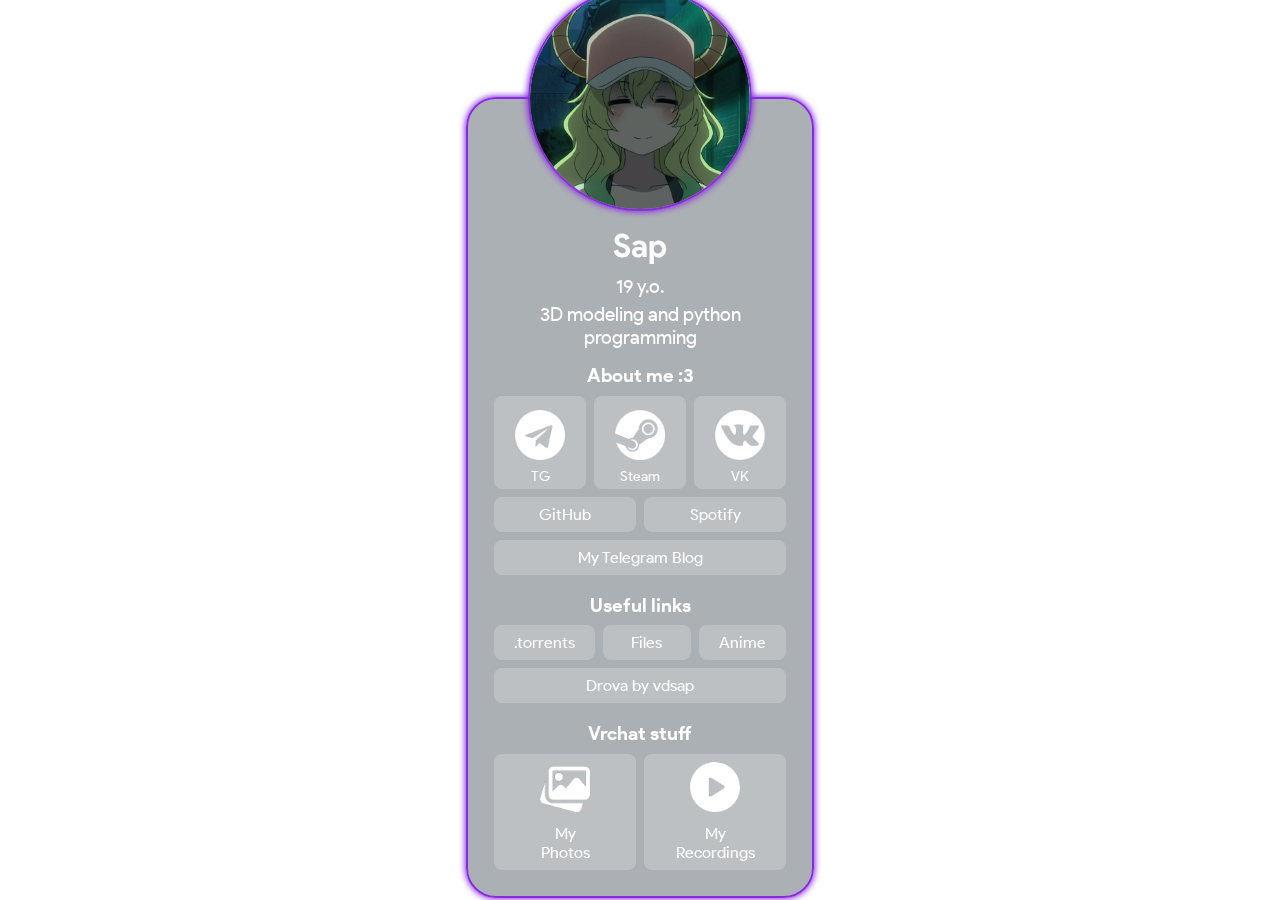
==== index.html @ 466feae2 "update" ====
<!DOCTYPE html>
<html style="height: 100%;">
    <head>
        <meta http-equiv="Content-Type" content="text/html; charset=UTF-8">
        <title>VdSap</title>
        <meta property="og:title" content="VdSap">
        <meta property="og:locale" content="en_EU">
        <meta property="og:description" content="VdSap's main page">
        <script src="https://sindresorhus.com/devtools-detect/index.js"></script>
        <link rel="stylesheet" href="assets/fonts/gsans/style.css">
        <link rel="stylesheet" href="assets/vars.css">
        <link rel="stylesheet" href="assets/css/index/style.css">
        <link rel="shortcut icon" href="assets/img/Dragon.webp" type="image/webp">
		<script src="https://code.jquery.com/jquery-3.4.1.js"></script>
        <meta name="theme-color" content="#C21CC7">
        <meta name="viewport" content="width=device-width, initial-scale=1.0">
    </head>
    <body class="center">
        <script>
            var test = false;
            function brovzer() {
                if (/MSIE/i.test(navigator.userAgent)) return true
                if (/firefox/i.test(navigator.userAgent)) return true
                if (/Trident/i.test(navigator.userAgent)) return true
                if (/Edge/i.test(navigator.userAgent)) return true
                return false
            }
            if (brovzer()) {
                document.body.style.backgroundImage = "url('assets/images/stars4k.jpg')";
            }
        </script>
        <audio autoplay loop id="player">
            <source src="../assets/sounds/music.mp3">
            <script>
                document.currentScript.parentElement.volume = 0.50;
            </script>
        </audio>
        <br><br><br><br><br>
        <header class="center info">
            <div class="avatar-container">
             <img src="assets/images/ava.jpg" oncontextmenu="return false;" class="avatar">
            </div>
            <div class="center menu">
              <h2 class="sap_name"><strong>Sap</strong></h2>
			  <hr width="295">
                <h3>19 y.o.</h3>
                <h3>3D modeling and python programming</h3>
                <hr width="295">
                <h2>About me :3</h2>
            </div>
            <div class="buttons">
                <a href="javascript://" class="linksocial" onclick="location.href='https://t.me/VDSap'"><img src="assets/img/icon_tg.png" class="socialicon">TG</a>
                <a href="javascript://" class="linksocial" onclick="location.href='https://steamcommunity.com/id/vdsap'"><img src="assets/img/icon_steam.png" class="socialicon">Steam</a>
                <a href="javascript://" class="linksocial" onclick="location.href='https://vk.com/vdsap'"><img src="assets/img/icon_vk.png" class="socialicon">VK</a>
            </div>
            <div class="buttons">
                <a href="javascript://" class="link" onclick="location.href='https://github.com/vdsap'">GitHub</a>
                <a href="javascript://" class="link" onclick="location.href='https://open.spotify.com/user/b1ljphvfbqidv0uvuyozt5yzx?si=16206d9f93d144fa'">Spotify</a>
            </div>
            <div class="buttons">
                <a href="javascript://" class="link" onclick="location.href='https://t.me/vdsap_bg'">My Telegram Blog</a>
            </div>
            <hr width="295">
            <div class="center menu">
                <h2>Useful links</h2>
            </div>
            <div class="buttons">
				 <a href="javascript:/" class="link" onclick="location.href='https://torrents.vdsap.tk'">.torrents</a>
				 <a href="javascript:/" class="link" onclick="location.href='https://files.vdsap.tk'">Files</a>
				 <a href="javascript:/" class="link" onclick="location.href='https://anime.vdsap.tk'">Anime</a>
			</div>
			<div class="buttons">
				<a href="javascript:/" class="link" onclick="location.href='https://drova.vdsap.tk'">Drova by vdsap</a>
			</div>
            <hr width="295">
            <div class="center menu">
                <h2>Vrchat stuff</h2>
            </div>
            <div class="buttons">
                <a href="javascript:/" class="link" onclick="location.href='https://vrchat.pic.vdsap.tk'"><img src="assets/img/image-gallery.png" class="socialicon"><br>My<br>Photos</a>
                <a href="javascript:/" class="link" onclick="location.href='https://vrchat.vid.vdsap.tk'"><img src="assets/img/play-button.png" class="socialicon"><br>My<br>Recordings</a>
            </div>
        </header>
    </body>
</html>
---- assets/fonts/gsans/style.css ----
@font-face {
    font-family: 'Product Sans';
    src: local('Product Sans'), local('ProductSans-Regular'),
        url('ProductSans-Regular.ttf') format('truetype');
    font-weight: normal;
    font-style: normal;
}

@font-face {
    font-family: 'Product Sans';
    src: local('Product Sans Bold'), local('ProductSans-Bold'),
        url('ProductSans-Bold.ttf') format('truetype');
    font-weight: bold;
    font-style: normal;
}

@font-face {
    font-family: 'Product Sans';
    src: local('Product Sans Italic'), local('ProductSans-Italic'),
        url('ProductSans-Italic.ttf') format('truetype');
    font-weight: normal;
    font-style: italic;
}
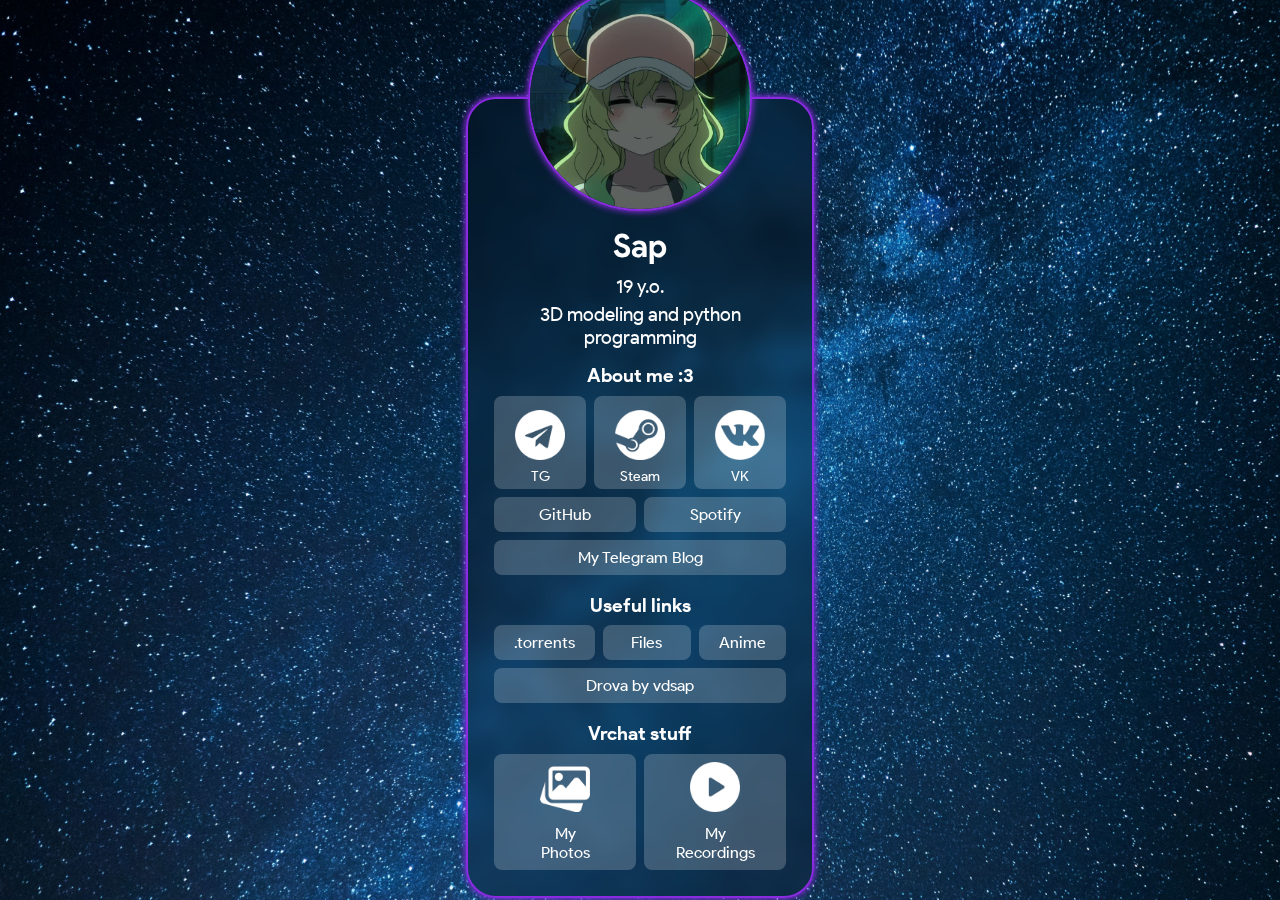
==== commit 80b27786: "change main page" ====
--- a/index.html
+++ b/index.html
@@ -1,85 +1,75 @@
-<!DOCTYPE html>
-<html style="height: 100%;">
-    <head>
-        <meta http-equiv="Content-Type" content="text/html; charset=UTF-8">
-        <title>VdSap</title>
-        <meta property="og:title" content="VdSap">
-        <meta property="og:locale" content="en_EU">
-        <meta property="og:description" content="VdSap's main page">
-        <script src="https://sindresorhus.com/devtools-detect/index.js"></script>
-        <link rel="stylesheet" href="assets/fonts/gsans/style.css">
-        <link rel="stylesheet" href="assets/vars.css">
-        <link rel="stylesheet" href="assets/css/index/style.css">
-        <link rel="shortcut icon" href="assets/img/Dragon.webp" type="image/webp">
-		<script src="https://code.jquery.com/jquery-3.4.1.js"></script>
-        <meta name="theme-color" content="#C21CC7">
-        <meta name="viewport" content="width=device-width, initial-scale=1.0">
-    </head>
-    <body class="center">
-        <script>
-            var test = false;
-            function brovzer() {
-                if (/MSIE/i.test(navigator.userAgent)) return true
-                if (/firefox/i.test(navigator.userAgent)) return true
-                if (/Trident/i.test(navigator.userAgent)) return true
-                if (/Edge/i.test(navigator.userAgent)) return true
-                return false
-            }
-            if (brovzer()) {
-                document.body.style.backgroundImage = "url('assets/images/stars4k.jpg')";
-            }
-        </script>
-        <audio autoplay loop id="player">
-            <source src="../assets/sounds/music.mp3">
-            <script>
-                document.currentScript.parentElement.volume = 0.50;
-            </script>
-        </audio>
-        <br><br><br><br><br>
-        <header class="center info">
-            <div class="avatar-container">
-             <img src="assets/images/ava.jpg" oncontextmenu="return false;" class="avatar">
-            </div>
-            <div class="center menu">
-              <h2 class="sap_name"><strong>Sap</strong></h2>
-			  <hr width="295">
-                <h3>19 y.o.</h3>
-                <h3>3D modeling and python programming</h3>
-                <hr width="295">
-                <h2>About me :3</h2>
-            </div>
-            <div class="buttons">
-                <a href="javascript://" class="linksocial" onclick="location.href='https://t.me/VDSap'"><img src="assets/img/icon_tg.png" class="socialicon">TG</a>
-                <a href="javascript://" class="linksocial" onclick="location.href='https://steamcommunity.com/id/vdsap'"><img src="assets/img/icon_steam.png" class="socialicon">Steam</a>
-                <a href="javascript://" class="linksocial" onclick="location.href='https://vk.com/vdsap'"><img src="assets/img/icon_vk.png" class="socialicon">VK</a>
-            </div>
-            <div class="buttons">
-                <a href="javascript://" class="link" onclick="location.href='https://github.com/vdsap'">GitHub</a>
-                <a href="javascript://" class="link" onclick="location.href='https://open.spotify.com/user/b1ljphvfbqidv0uvuyozt5yzx?si=16206d9f93d144fa'">Spotify</a>
-            </div>
-            <div class="buttons">
-                <a href="javascript://" class="link" onclick="location.href='https://t.me/vdsap_bg'">My Telegram Blog</a>
-            </div>
-            <hr width="295">
-            <div class="center menu">
-                <h2>Useful links</h2>
-            </div>
-            <div class="buttons">
-				 <a href="javascript:/" class="link" onclick="location.href='https://torrents.vdsap.tk'">.torrents</a>
-				 <a href="javascript:/" class="link" onclick="location.href='https://files.vdsap.tk'">Files</a>
-				 <a href="javascript:/" class="link" onclick="location.href='https://anime.vdsap.tk'">Anime</a>
-			</div>
-			<div class="buttons">
-				<a href="javascript:/" class="link" onclick="location.href='https://drova.vdsap.tk'">Drova by vdsap</a>
-			</div>
-            <hr width="295">
-            <div class="center menu">
-                <h2>Vrchat stuff</h2>
-            </div>
-            <div class="buttons">
-                <a href="javascript:/" class="link" onclick="location.href='https://vrchat.pic.vdsap.tk'"><img src="assets/img/image-gallery.png" class="socialicon"><br>My<br>Photos</a>
-                <a href="javascript:/" class="link" onclick="location.href='https://vrchat.vid.vdsap.tk'"><img src="assets/img/play-button.png" class="socialicon"><br>My<br>Recordings</a>
-            </div>
-        </header>
-    </body>
-</html>
+<!DOCTYPE html>
+<html style="height: 100%;">
+    <head>
+        <meta http-equiv="Content-Type" content="text/html; charset=UTF-8">
+        <title>VdSap</title>
+        <meta property="og:title" content="VdSap">
+        <meta property="og:locale" content="en_EU">
+        <meta property="og:description" content="VdSap's main page">
+        <script src="https://sindresorhus.com/devtools-detect/index.js"></script>
+        <link rel="stylesheet" href="assets/fonts/gsans/style.css">
+        <link rel="stylesheet" href="assets/vars.css">
+        <link rel="stylesheet" href="assets/css/index/style.css">
+        <link rel="shortcut icon" href="assets/img/Dragon.webp" type="image/webp">
+		<script src="https://code.jquery.com/jquery-3.4.1.js"></script>
+        <meta name="theme-color" content="#C21CC7">
+        <meta name="viewport" content="width=device-width, initial-scale=1.0">
+    </head>
+    <body class="center">
+        <script>
+            document.body.style.backgroundImage = "url('assets/images/stars4k.jpg')";
+        </script>
+        <audio autoplay loop id="player">
+            <source src="../assets/sounds/music.mp3">
+            <script>
+                document.currentScript.parentElement.volume = 0.50;
+            </script>
+        </audio>
+        <br><br><br><br><br>
+        <header class="center info">
+            <div class="avatar-container">
+             <img src="assets/images/ava.jpg" oncontextmenu="return false;" class="avatar">
+            </div>
+            <div class="center menu">
+              <h2 class="sap_name"><strong>Sap</strong></h2>
+			  <hr width="295">
+                <h3>19 y.o.</h3>
+                <h3>3D modeling and python programming</h3>
+                <hr width="295">
+                <h2>About me :3</h2>
+            </div>
+            <div class="buttons">
+                <a href="javascript://" class="linksocial" onclick="location.href='https://t.me/VDSap'"><img src="assets/img/icon_tg.png" class="socialicon">TG</a>
+                <a href="javascript://" class="linksocial" onclick="location.href='https://steamcommunity.com/id/vdsap'"><img src="assets/img/icon_steam.png" class="socialicon">Steam</a>
+                <a href="javascript://" class="linksocial" onclick="location.href='https://vk.com/vdsap'"><img src="assets/img/icon_vk.png" class="socialicon">VK</a>
+            </div>
+            <div class="buttons">
+                <a href="javascript://" class="link" onclick="location.href='https://github.com/vdsap'">GitHub</a>
+                <a href="javascript://" class="link" onclick="location.href='https://open.spotify.com/user/b1ljphvfbqidv0uvuyozt5yzx?si=16206d9f93d144fa'">Spotify</a>
+            </div>
+            <div class="buttons">
+                <a href="javascript://" class="link" onclick="location.href='https://t.me/vdsap_bg'">My Telegram Blog</a>
+            </div>
+            <hr width="295">
+            <div class="center menu">
+                <h2>Useful links</h2>
+            </div>
+            <div class="buttons">
+				 <a href="javascript:/" class="link" onclick="location.href='https://torrents.vdsap.tk'">.torrents</a>
+				 <a href="javascript:/" class="link" onclick="location.href='https://files.vdsap.tk'">Files</a>
+				 <a href="javascript:/" class="link" onclick="location.href='https://anime.vdsap.tk'">Anime</a>
+			</div>
+			<div class="buttons">
+				<a href="javascript:/" class="link" onclick="location.href='https://drova.vdsap.tk'">Drova by vdsap</a>
+			</div>
+            <hr width="295">
+            <div class="center menu">
+                <h2>Vrchat stuff</h2>
+            </div>
+            <div class="buttons">
+                <a href="javascript:/" class="link" onclick="location.href='https://vrchat.pic.vdsap.tk'"><img src="assets/img/image-gallery.png" class="socialicon"><br>My<br>Photos</a>
+                <a href="javascript:/" class="link" onclick="location.href='https://vrchat.vid.vdsap.tk'"><img src="assets/img/play-button.png" class="socialicon"><br>My<br>Recordings</a>
+            </div>
+        </header>
+    </body>
+</html>
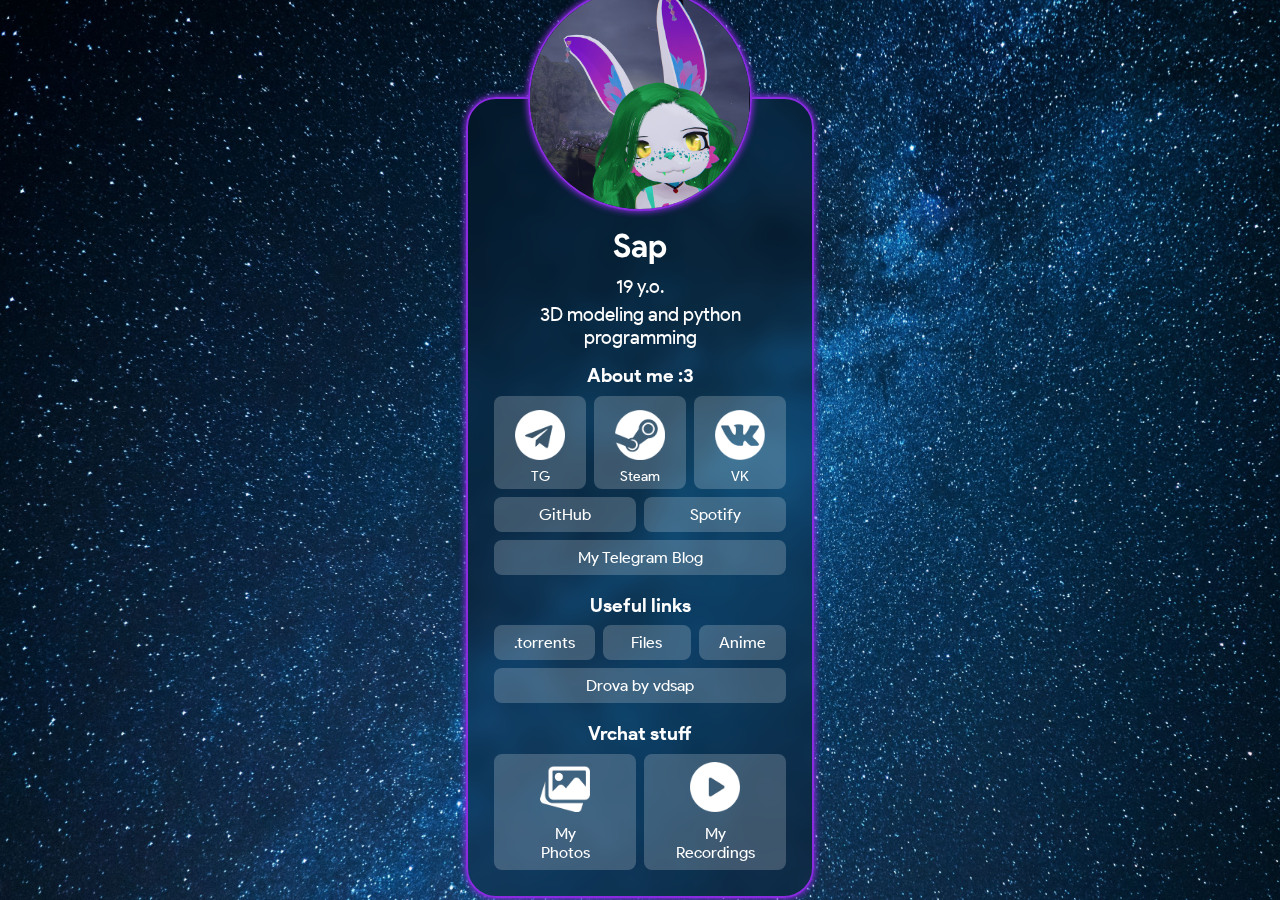
==== commit c37e9523: "domen change" ====
--- a/index.html
+++ b/index.html
@@ -55,20 +55,20 @@
                 <h2>Useful links</h2>
             </div>
             <div class="buttons">
-				 <a href="javascript:/" class="link" onclick="location.href='https://torrents.vdsap.tk'">.torrents</a>
-				 <a href="javascript:/" class="link" onclick="location.href='https://files.vdsap.tk'">Files</a>
-				 <a href="javascript:/" class="link" onclick="location.href='https://anime.vdsap.tk'">Anime</a>
+				 <a href="javascript:/" class="link" onclick="location.href='https://torrents.vdsap.com'">.torrents</a>
+				 <a href="javascript:/" class="link" onclick="location.href='https://files.vdsap.com'">Files</a>
+				 <a href="javascript:/" class="link" onclick="location.href='https://anime.vdsap.com'">Anime</a>
 			</div>
 			<div class="buttons">
-				<a href="javascript:/" class="link" onclick="location.href='https://drova.vdsap.tk'">Drova by vdsap</a>
+				<a href="javascript:/" class="link" onclick="location.href='https://drova.vdsap.com'">Drova by vdsap</a>
 			</div>
             <hr width="295">
             <div class="center menu">
                 <h2>Vrchat stuff</h2>
             </div>
             <div class="buttons">
-                <a href="javascript:/" class="link" onclick="location.href='https://vrchat.pic.vdsap.tk'"><img src="assets/img/image-gallery.png" class="socialicon"><br>My<br>Photos</a>
-                <a href="javascript:/" class="link" onclick="location.href='https://vrchat.vid.vdsap.tk'"><img src="assets/img/play-button.png" class="socialicon"><br>My<br>Recordings</a>
+                <a href="javascript:/" class="link" onclick="location.href='https://vrchat.pic.vdsap.com'"><img src="assets/img/image-gallery.png" class="socialicon"><br>My<br>Photos</a>
+                <a href="javascript:/" class="link" onclick="location.href='https://vrchat.vid.vdsap.com'"><img src="assets/img/play-button.png" class="socialicon"><br>My<br>Recordings</a>
             </div>
         </header>
     </body>
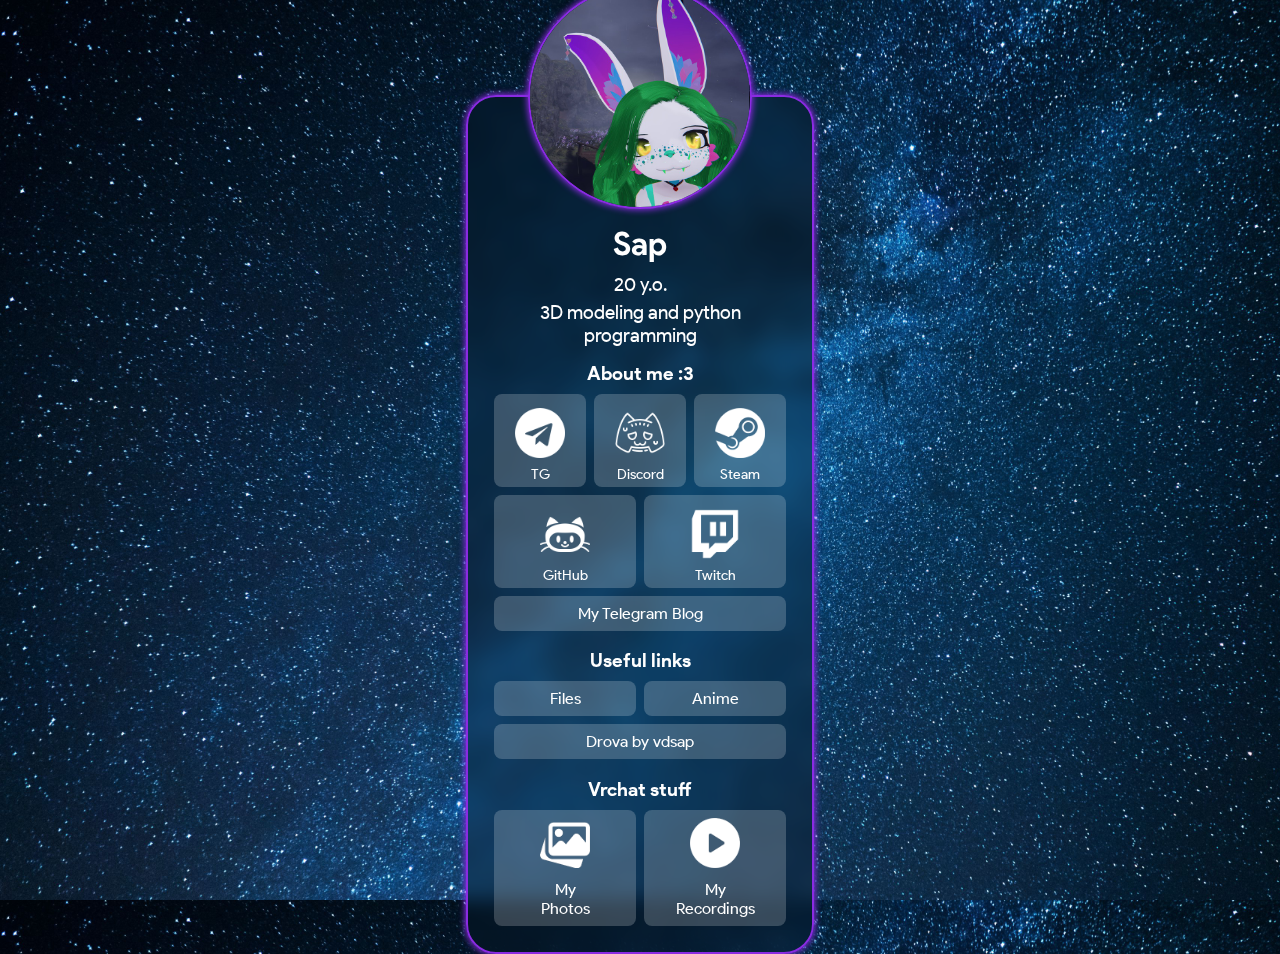
==== commit c9cdf877: "Links change" ====
--- a/index.html
+++ b/index.html
@@ -33,29 +33,28 @@
             <div class="center menu">
               <h2 class="sap_name"><strong>Sap</strong></h2>
 			  <hr width="295">
-                <h3>19 y.o.</h3>
+                <h3>20 y.o.</h3>
                 <h3>3D modeling and python programming</h3>
                 <hr width="295">
                 <h2>About me :3</h2>
             </div>
             <div class="buttons">
                 <a href="javascript://" class="linksocial" onclick="location.href='https://t.me/VDSap'"><img src="assets/img/icon_tg.png" class="socialicon">TG</a>
+                <a href="javascript://" class="linksocial" onclick="location.href='https://discord.com/users/432124600713740299'"><img src="assets/img/icon-furry-discord.png" class="socialicon">Discord</a>
                 <a href="javascript://" class="linksocial" onclick="location.href='https://steamcommunity.com/id/vdsap'"><img src="assets/img/icon_steam.png" class="socialicon">Steam</a>
-                <a href="javascript://" class="linksocial" onclick="location.href='https://vk.com/vdsap'"><img src="assets/img/icon_vk.png" class="socialicon">VK</a>
             </div>
             <div class="buttons">
-                <a href="javascript://" class="link" onclick="location.href='https://github.com/vdsap'">GitHub</a>
-                <a href="javascript://" class="link" onclick="location.href='https://open.spotify.com/user/b1ljphvfbqidv0uvuyozt5yzx?si=16206d9f93d144fa'">Spotify</a>
+                <a href="javascript://" class="linksocial" onclick="location.href='https://github.com/vdsap'"><img src="assets/img/icons-gitoctocat.png" class="socialicon">GitHub</a>
+                <a href="javascript://" class="linksocial" onclick="location.href='https://www.twitch.tv/vdsap'"><img src="assets/img/icon-twitch.png" class="socialicon">Twitch</a>
             </div>
             <div class="buttons">
-                <a href="javascript://" class="link" onclick="location.href='https://t.me/vdsap_bg'">My Telegram Blog</a>
+                <a href="javascript://" class="link" onclick="location.href='https://t.me/Nanachi_Furry'">My Telegram Blog</a>
             </div>
             <hr width="295">
             <div class="center menu">
                 <h2>Useful links</h2>
             </div>
             <div class="buttons">
-				 <a href="javascript:/" class="link" onclick="location.href='https://torrents.vdsap.com'">.torrents</a>
 				 <a href="javascript:/" class="link" onclick="location.href='https://files.vdsap.com'">Files</a>
 				 <a href="javascript:/" class="link" onclick="location.href='https://anime.vdsap.com'">Anime</a>
 			</div>
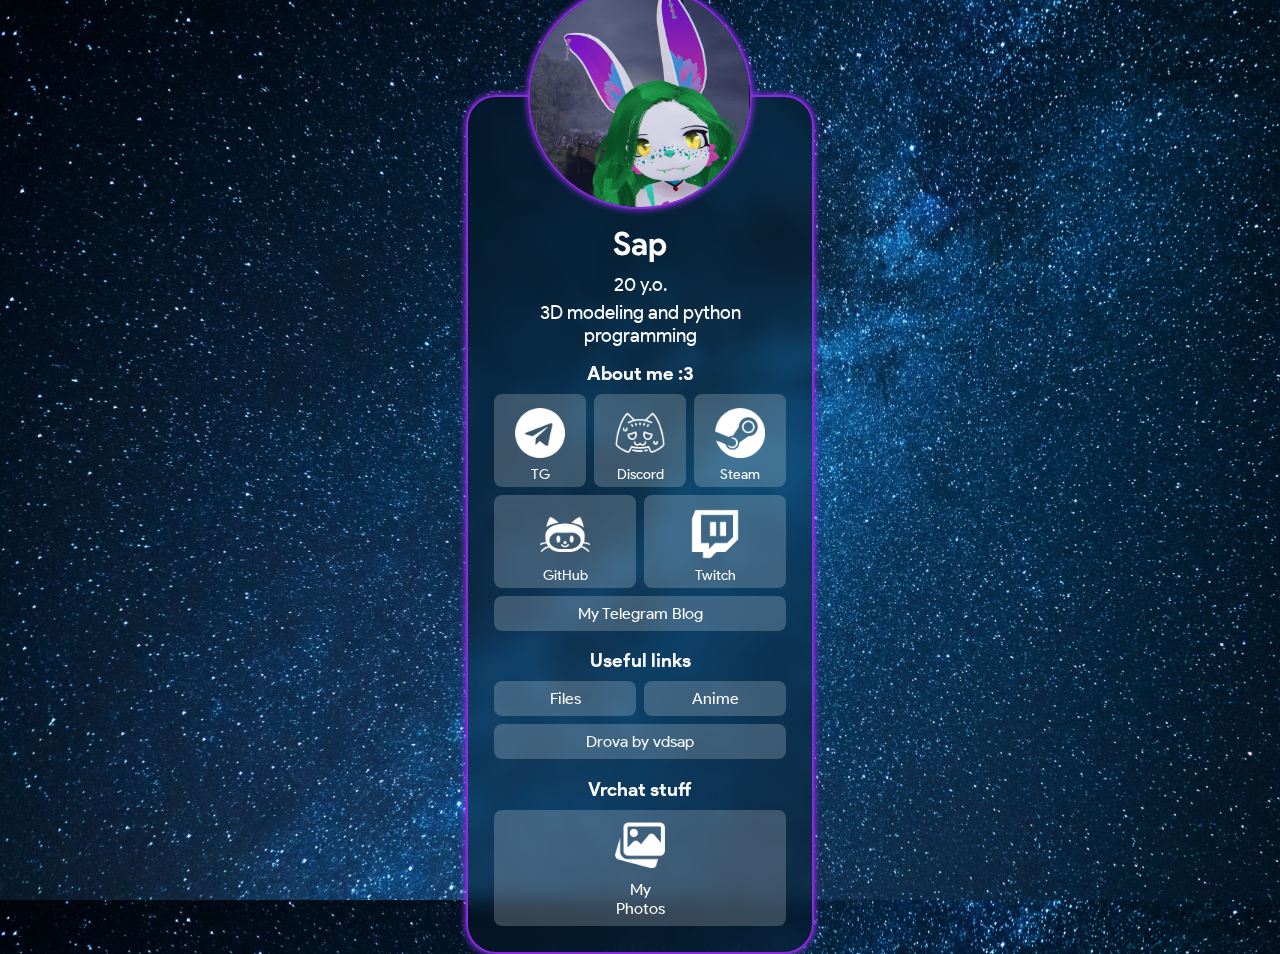
==== commit bf2e1e28: "delete vrchat vid link" ====
--- a/index.html
+++ b/index.html
@@ -67,7 +67,7 @@
             </div>
             <div class="buttons">
                 <a href="javascript:/" class="link" onclick="location.href='https://vrchat.pic.vdsap.com'"><img src="assets/img/image-gallery.png" class="socialicon"><br>My<br>Photos</a>
-                <a href="javascript:/" class="link" onclick="location.href='https://vrchat.vid.vdsap.com'"><img src="assets/img/play-button.png" class="socialicon"><br>My<br>Recordings</a>
+                <!-- <a href="javascript:/" class="link" onclick="location.href='https://vrchat.vid.vdsap.com'"><img src="assets/img/play-button.png" class="socialicon"><br>My<br>Recordings</a> -->
             </div>
         </header>
     </body>
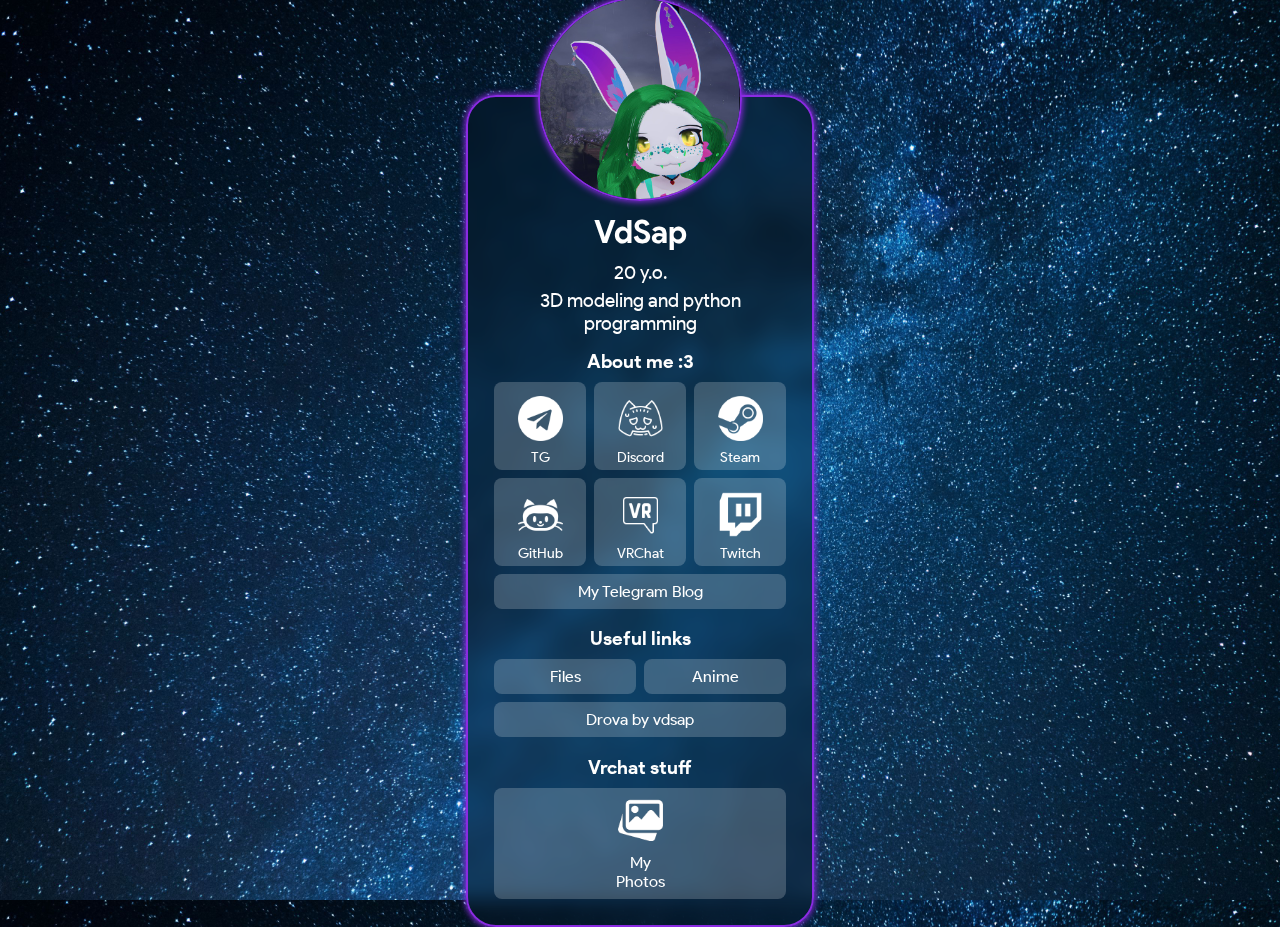
==== commit 2f5853ec: "Some Style changes" ====
--- a/index.html
+++ b/index.html
@@ -31,7 +31,7 @@
              <img src="assets/images/ava.jpg" oncontextmenu="return false;" class="avatar">
             </div>
             <div class="center menu">
-              <h2 class="sap_name"><strong>Sap</strong></h2>
+              <h2 class="sap_name"><strong>VdSap</strong></h2>
 			  <hr width="295">
                 <h3>20 y.o.</h3>
                 <h3>3D modeling and python programming</h3>
@@ -45,12 +45,13 @@
             </div>
             <div class="buttons">
                 <a href="javascript://" class="linksocial" onclick="location.href='https://github.com/vdsap'"><img src="assets/img/icons-gitoctocat.png" class="socialicon">GitHub</a>
+                <a href="javascript://" class="linksocial" onclick="location.href='https://vrchat.com/home/user/usr_0c5d2ee6-dc62-44c0-9072-a4bfcc627b8c'"><img src="assets/img/icon-vrchat.png" class="socialicon">VRChat</a>
                 <a href="javascript://" class="linksocial" onclick="location.href='https://www.twitch.tv/vdsap'"><img src="assets/img/icon-twitch.png" class="socialicon">Twitch</a>
             </div>
             <div class="buttons">
                 <a href="javascript://" class="link" onclick="location.href='https://t.me/Nanachi_Furry'">My Telegram Blog</a>
             </div>
-            <hr width="295">
+            <hr width="75">
             <div class="center menu">
                 <h2>Useful links</h2>
             </div>
@@ -61,7 +62,7 @@
 			<div class="buttons">
 				<a href="javascript:/" class="link" onclick="location.href='https://drova.vdsap.com'">Drova by vdsap</a>
 			</div>
-            <hr width="295">
+            <hr width="75">
             <div class="center menu">
                 <h2>Vrchat stuff</h2>
             </div>
--- a/assets/vars.css
+++ b/assets/vars.css
@@ -1,6 +1,6 @@
 :root {
     --name: VdSap;
-    --description: Trap 16 y.o.;
+    --description: Femboy 20 y.o.;
     --text-color: #fff;
     --back-color: #fff3;
     --over-color: #fefefe;
--- a/assets/css/index/style.css
+++ b/assets/css/index/style.css
@@ -15,8 +15,8 @@
     flex-direction: column;
 }
 .socialicon {
-    height: 50px;
-    width: 50px;
+    height: 45px;
+    width: 45px;
     margin-bottom: 8px;
 }
 .info {
@@ -87,14 +87,14 @@
 
 .avatar-container {
     margin: 0;
-    height: 112px;
+    height: 100px;
 }
 
 .avatar {
     position: relative;
-    bottom: 112px;
-    width: 220px;
-    height: 220px;
+    bottom: 100px;
+    width: 200px;
+    height: 200px;
     border-radius: 50%;
     border: blueviolet solid 2px;
     box-shadow: blueviolet 0px 0px 6px 1px;
@@ -239,8 +239,8 @@
     .avatar {
         position: relative;
         top: 10px;
-        width: 110px;
-        height: 110px;
+        width: 90px;
+        height: 90px;
         border-radius: 50%;
         border: blueviolet solid 2px;
         box-shadow: none;
